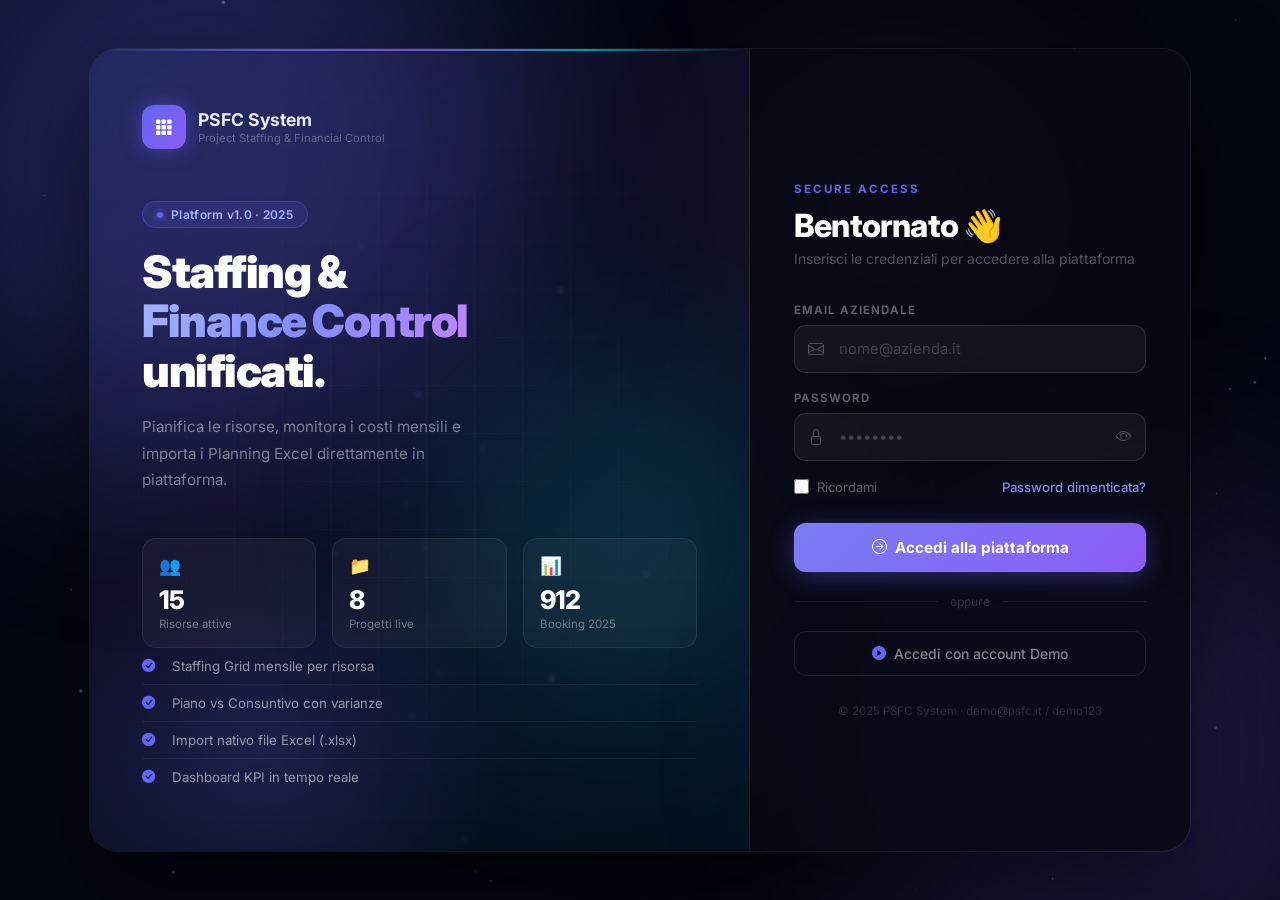
==== index.html @ 5d13f359 "Initial commit - push all project files" ====
<!DOCTYPE html>
<html lang="it">

<head>
    <meta charset="UTF-8">
    <meta name="viewport" content="width=device-width, initial-scale=1.0">
    <title>PSFC — Staffing Dashboard</title>
    <link href="https://fonts.googleapis.com/css2?family=Inter:wght@300;400;500;600;700;800;900&display=swap"
        rel="stylesheet">
    <link href="https://cdn.jsdelivr.net/npm/bootstrap-icons@1.11.3/font/bootstrap-icons.min.css" rel="stylesheet">
    <link href="assets/css/style.css" rel="stylesheet">
    <link href="https://cdn.jsdelivr.net/npm/bootstrap@5.3.0/dist/css/bootstrap.min.css" rel="stylesheet">
    <style>
        *,
        *::before,
        *::after {
            box-sizing: border-box;
        }

        :root {
            --bg: #07080f;
            --panel: rgba(14, 17, 32, 0.85);
            --glass: rgba(255, 255, 255, 0.04);
            --border: rgba(255, 255, 255, 0.07);
            --indigo: #6366f1;
            --violet: #8b5cf6;
            --text: rgba(255, 255, 255, 0.85);
            --muted: rgba(255, 255, 255, 0.35);
            --topnav-h: 60px;
        }

        body {
            font-family: 'Inter', sans-serif !important;
            background: var(--bg) !important;
            color: var(--text) !important;
            min-height: 100vh;
            overflow-x: hidden;
            padding-top: var(--topnav-h);
        }

        body::before {
            content: '';
            position: fixed;
            inset: 0;
            z-index: 0;
            pointer-events: none;
            background:
                radial-gradient(ellipse 700px 500px at 15% 0%, rgba(99, 102, 241, .12) 0%, transparent 70%),
                radial-gradient(ellipse 600px 600px at 90% 100%, rgba(139, 92, 246, .10) 0%, transparent 70%);
        }

        /* ============ TOPNAV ============ */
        .topnav {
            position: fixed;
            top: 0;
            left: 0;
            right: 0;
            height: var(--topnav-h);
            z-index: 1040;
            background: rgba(7, 8, 15, 0.95);
            border-bottom: 1px solid var(--border);
            backdrop-filter: blur(20px);
            -webkit-backdrop-filter: blur(20px);
            display: flex;
            align-items: center;
            padding: 0 24px;
            gap: 24px;
        }

        .topnav::after {
            content: '';
            position: absolute;
            bottom: 0;
            left: 0;
            right: 0;
            height: 1px;
            background: linear-gradient(90deg, transparent, rgba(99, 102, 241, 0.5) 30%, rgba(139, 92, 246, 0.5) 70%, transparent);
        }

        .tn-brand {
            display: flex;
            align-items: center;
            gap: 10px;
            flex-shrink: 0;
            text-decoration: none;
        }

        .tn-mark {
            width: 34px;
            height: 34px;
            border-radius: 9px;
            background: linear-gradient(135deg, #6366f1, #8b5cf6);
            display: flex;
            align-items: center;
            justify-content: center;
            color: white;
            font-size: 0.85rem;
            box-shadow: 0 0 14px rgba(99, 102, 241, .45);
            flex-shrink: 0;
        }

        .tn-name {
            font-size: 0.9rem;
            font-weight: 700;
            color: white;
        }

        .tn-ver {
            font-size: 0.6rem;
            color: var(--muted);
        }

        .tn-links {
            display: flex;
            align-items: center;
            gap: 2px;
            flex: 1;
        }

        .tn-link {
            display: flex;
            align-items: center;
            gap: 7px;
            padding: 7px 14px;
            border-radius: 8px;
            color: var(--muted);
            font-size: 0.83rem;
            font-weight: 500;
            text-decoration: none;
            transition: all .15s;
            white-space: nowrap;
        }

        .tn-link i {
            font-size: 0.9rem;
        }

        .tn-link:hover {
            background: var(--glass);
            color: var(--text);
        }

        .tn-link.active {
            background: rgba(99, 102, 241, .14);
            color: #a5b4fc;
            font-weight: 600;
        }

        .tn-right {
            display: flex;
            align-items: center;
            gap: 12px;
            margin-left: auto;
            flex-shrink: 0;
        }

        .tn-user {
            display: flex;
            align-items: center;
            gap: 10px;
            flex-shrink: 0;
            padding: 6px 10px;
            border-radius: 10px;
            background: var(--glass);
            border: 1px solid var(--border);
        }

        .tn-avatar {
            width: 30px;
            height: 30px;
            border-radius: 50%;
            background: linear-gradient(135deg, #6366f1, #8b5cf6);
            display: flex;
            align-items: center;
            justify-content: center;
            color: white;
            font-size: 0.7rem;
            font-weight: 700;
            flex-shrink: 0;
        }

        .tn-uname {
            font-size: 0.8rem;
            font-weight: 600;
            color: var(--text);
        }

        .tn-logout {
            background: none;
            border: none;
            color: var(--muted);
            cursor: pointer;
            padding: 2px 4px;
            border-radius: 6px;
            transition: color .15s;
            font-size: 1rem;
        }

        .tn-logout:hover {
            color: #f87171;
        }

        /* Year selector in nav */
        .year-select-nav {
            background: var(--glass);
            border: 1px solid var(--border);
            color: var(--text);
            border-radius: 8px;
            padding: 6px 10px;
            font-family: 'Inter', sans-serif;
            font-size: 0.82rem;
            font-weight: 600;
            outline: none;
            cursor: pointer;
        }

        .year-select-nav option {
            background: #0e1120;
        }

        /* ============ CONTENT AREA ============ */
        .content {
            padding: 28px 28px;
            position: relative;
            z-index: 1;
        }

        /* ============ KPI ROW ============ */
        .kpi-row {
            display: grid;
            grid-template-columns: repeat(4, 1fr);
            gap: 14px;
            margin-bottom: 22px;
        }

        .kpi {
            background: var(--panel);
            border: 1px solid var(--border);
            border-radius: 16px;
            padding: 18px 20px;
            position: relative;
            overflow: hidden;
            backdrop-filter: blur(20px);
            -webkit-backdrop-filter: blur(20px);
            display: flex;
            align-items: center;
            gap: 14px;
            transition: border-color .2s, transform .2s;
        }

        .kpi:hover {
            border-color: rgba(99, 102, 241, .3);
            transform: translateY(-2px);
        }

        .kpi-icon {
            width: 42px;
            height: 42px;
            border-radius: 11px;
            display: flex;
            align-items: center;
            justify-content: center;
            font-size: 1.1rem;
            flex-shrink: 0;
        }

        .kpi-val {
            font-size: 1.5rem;
            font-weight: 900;
            letter-spacing: -0.5px;
            color: white;
        }

        .kpi-label {
            font-size: 0.72rem;
            font-weight: 600;
            text-transform: uppercase;
            letter-spacing: 0.8px;
            color: var(--muted);
        }

        /* ============ TABS ============ */
        .dark-tabs {
            display: flex;
            gap: 2px;
            border-bottom: 1px solid var(--border);
            margin-bottom: 0;
        }

        .dark-tab {
            padding: 10px 20px;
            font-size: 0.83rem;
            font-weight: 500;
            color: var(--muted);
            cursor: pointer;
            border: none;
            background: none;
            font-family: 'Inter', sans-serif;
            border-bottom: 2px solid transparent;
            transition: all .15s;
            display: flex;
            align-items: center;
            gap: 7px;
            margin-bottom: -1px;
        }

        .dark-tab:hover {
            color: var(--text);
        }

        .dark-tab.active {
            color: #a5b4fc;
            border-bottom-color: #6366f1;
            font-weight: 600;
        }

        .tab-pane {
            display: none;
        }

        .tab-pane.show {
            display: block;
        }

        /* ============ GLASS CARD ============ */
        .glass-card {
            background: var(--panel);
            border: 1px solid var(--border);
            border-radius: 16px;
            position: relative;
            overflow: hidden;
            backdrop-filter: blur(20px);
            -webkit-backdrop-filter: blur(20px);
        }

        .glass-card.tab-top {
            border-radius: 0 16px 16px 16px;
        }

        .glass-card::before {
            content: '';
            position: absolute;
            top: 0;
            left: 0;
            right: 0;
            height: 1px;
            background: linear-gradient(90deg, transparent, rgba(255, 255, 255, 0.08), transparent);
        }

        .card-head {
            padding: 14px 18px;
            border-bottom: 1px solid var(--border);
            display: flex;
            align-items: center;
            justify-content: space-between;
        }

        .card-title {
            font-size: 0.87rem;
            font-weight: 700;
            color: white;
        }

        /* ============ TABLE DARK ============ */
        .dark-table-wrap {
            overflow-x: auto;
        }

        .dark-table {
            width: 100%;
            border-collapse: collapse;
            font-size: 0.82rem;
        }

        .dark-table th {
            padding: 10px 12px;
            text-align: left;
            font-size: 0.68rem;
            font-weight: 700;
            color: var(--muted);
            text-transform: uppercase;
            letter-spacing: 0.8px;
            border-bottom: 1px solid var(--border);
            background: rgba(255, 255, 255, 0.02);
            white-space: nowrap;
        }

        .dark-table th.text-center,
        .dark-table td.text-center {
            text-align: center;
        }

        .dark-table th.text-end,
        .dark-table td.text-end {
            text-align: right;
        }

        .dark-table td {
            padding: 10px 12px;
            border-bottom: 1px solid rgba(255, 255, 255, 0.04);
            color: var(--text);
            vertical-align: middle;
        }

        .dark-table tr:hover td {
            background: rgba(255, 255, 255, 0.02);
        }

        .dark-table tr:last-child td {
            border-bottom: none;
        }

        /* ============ FILTER BAR ============ */
        .filter-bar {
            padding: 12px 14px;
            border-bottom: 1px solid var(--border);
            display: flex;
            gap: 10px;
            flex-wrap: wrap;
            align-items: center;
        }

        .dark-input,
        .dark-select-sm {
            background: var(--glass);
            border: 1px solid var(--border);
            color: var(--text);
            border-radius: 8px;
            padding: 7px 11px;
            font-family: 'Inter', sans-serif;
            font-size: 0.8rem;
            outline: none;
            transition: border-color .15s;
        }

        .dark-input::placeholder {
            color: var(--muted);
        }

        .dark-select-sm {
            -webkit-appearance: none;
            appearance: none;
            background-image: url("data:image/svg+xml,%3Csvg xmlns='http://www.w3.org/2000/svg' width='12' height='12' viewBox='0 0 12 12'%3E%3Cpath fill='rgba(255,255,255,0.35)' d='M6 8L1 3h10z'/%3E%3C/svg%3E");
            background-repeat: no-repeat;
            background-position: right 8px center;
            padding-right: 26px;
            cursor: pointer;
        }

        .dark-select-sm option {
            background: #0e1120;
            color: var(--text);
        }

        .dark-input:focus,
        .dark-select-sm:focus {
            border-color: rgba(99, 102, 241, .5);
        }

        .btn-sm-dark {
            background: var(--glass);
            border: 1px solid var(--border);
            color: var(--muted);
            border-radius: 8px;
            padding: 7px 12px;
            font-size: 0.8rem;
            font-weight: 500;
            cursor: pointer;
            font-family: 'Inter', sans-serif;
            transition: all .15s;
            display: flex;
            align-items: center;
            gap: 6px;
        }

        .btn-sm-dark:hover {
            color: var(--text);
            border-color: rgba(99, 102, 241, .3);
        }

        .btn-primary-dark {
            background: var(--indigo);
            color: white;
            border: none;
            border-radius: 8px;
            padding: 7px 14px;
            font-size: 0.8rem;
            font-weight: 600;
            cursor: pointer;
            font-family: 'Inter', sans-serif;
            transition: all .15s;
            display: flex;
            align-items: center;
            gap: 6px;
            box-shadow: 0 0 12px rgba(99, 102, 241, .3);
        }

        .btn-primary-dark:hover {
            background: #5254cc;
        }

        /* ============ RESOURCE CARDS ============ */
        .resource-cards {
            display: grid;
            grid-template-columns: repeat(auto-fill, minmax(220px, 1fr));
            gap: 14px;
            padding: 18px;
        }

        .res-card {
            background: rgba(255, 255, 255, 0.03);
            border: 1px solid var(--border);
            border-radius: 12px;
            padding: 16px;
            transition: all .15s;
        }

        .res-card:hover {
            border-color: rgba(99, 102, 241, .3);
            transform: translateY(-2px);
        }

        .res-avatar {
            width: 40px;
            height: 40px;
            border-radius: 50%;
            background: linear-gradient(135deg, #6366f1, #8b5cf6);
            display: flex;
            align-items: center;
            justify-content: center;
            color: white;
            font-size: 0.8rem;
            font-weight: 700;
            margin-bottom: 10px;
        }

        .res-name {
            font-size: 0.85rem;
            font-weight: 700;
            color: white;
            margin-bottom: 4px;
        }

        .res-skill {
            font-size: 0.72rem;
            color: var(--muted);
        }

        .res-badge {
            display: inline-block;
            margin-top: 8px;
            font-size: 0.68rem;
            font-weight: 700;
            padding: 2px 8px;
            border-radius: 20px;
            background: rgba(99, 102, 241, .15);
            color: #a5b4fc;
        }

        /* ============ BADGE ============ */
        .badge {
            font-size: 0.7rem;
            font-weight: 700;
            padding: 3px 9px;
            border-radius: 20px;
            display: inline-block;
        }

        .badge-indigo {
            background: rgba(99, 102, 241, .18);
            color: #a5b4fc;
        }

        .badge-green {
            background: rgba(16, 185, 129, .18);
            color: #6ee7b7;
        }

        .badge-amber {
            background: rgba(245, 158, 11, .18);
            color: #fcd34d;
        }

        /* ============ SCROLLBAR ============ */
        ::-webkit-scrollbar {
            width: 4px;
            height: 4px;
        }

        ::-webkit-scrollbar-thumb {
            background: rgba(255, 255, 255, 0.12);
            border-radius: 4px;
        }

        ::-webkit-scrollbar-track {
            background: transparent;
        }

        /* ============ MODAL ============ */
        .modal-content {
            background: #0e1120;
            border: 1px solid var(--border);
            color: var(--text);
        }

        .modal-header {
            border-bottom: 1px solid var(--border);
        }

        .modal-footer {
            border-top: 1px solid var(--border);
        }

        .modal-title {
            color: white;
            font-weight: 700;
        }

        .btn-close {
            filter: invert(1) opacity(0.4);
        }

        .form-control,
        .form-control:focus {
            background: var(--glass) !important;
            border: 1px solid var(--border) !important;
            color: var(--text) !important;
            font-family: 'Inter', sans-serif;
        }

        .form-text {
            color: var(--muted) !important;
        }

        .btn-secondary {
            background: var(--glass) !important;
            border: 1px solid var(--border) !important;
            color: var(--text) !important;
        }

        .btn-success {
            background: #10b981 !important;
            border-color: #10b981 !important;
        }

        .table-sm.table-bordered td,
        .table-sm.table-bordered th {
            border-color: var(--border) !important;
            color: var(--text) !important;
            background: transparent !important;
        }

        .table-light {
            background: rgba(255, 255, 255, 0.04) !important;
            color: var(--muted) !important;
        }

        /* count label */
        .count-label {
            padding: 10px 14px;
            font-size: 0.75rem;
            color: var(--muted);
            border-top: 1px solid var(--border);
        }

        /* ============ DAY-VIEW ============ */
        .dv-datebar {
            display: flex;
            align-items: center;
            gap: 10px;
            padding: 14px 18px;
            border-bottom: 1px solid var(--border);
        }

        .dv-nav-btn {
            background: var(--glass);
            border: 1px solid var(--border);
            color: var(--text);
            border-radius: 8px;
            width: 32px;
            height: 32px;
            display: flex;
            align-items: center;
            justify-content: center;
            cursor: pointer;
            font-size: 0.85rem;
            transition: all .15s;
            flex-shrink: 0;
        }

        .dv-nav-btn:hover {
            border-color: rgba(99, 102, 241, .4);
            color: #a5b4fc;
        }

        .dv-date-input {
            background: var(--glass);
            border: 1px solid var(--border);
            color: var(--text);
            border-radius: 8px;
            padding: 6px 12px;
            font-family: 'Inter', sans-serif;
            font-size: 0.85rem;
            font-weight: 600;
            outline: none;
            cursor: pointer;
            color-scheme: dark;
        }

        .dv-date-input:focus {
            border-color: rgba(99, 102, 241, .5);
        }

        .dv-weekday-label {
            font-size: 0.8rem;
            font-weight: 600;
            color: #a5b4fc;
            background: rgba(99, 102, 241, .12);
            padding: 4px 10px;
            border-radius: 20px;
        }

        .dv-holiday-badge {
            font-size: 0.75rem;
            font-weight: 600;
            color: #fda4af;
            background: rgba(244, 63, 94, .12);
            padding: 4px 10px;
            border-radius: 20px;
        }

        .dv-body {
            padding: 0;
        }

        .dv-no-work {
            display: flex;
            flex-direction: column;
            align-items: center;
            justify-content: center;
            padding: 64px 24px;
            gap: 12px;
            color: var(--muted);
        }

        .dv-no-work i {
            font-size: 2.5rem;
            opacity: 0.4;
        }

        .dv-no-work span {
            font-size: 0.9rem;
        }

        .dv-row {
            display: grid;
            grid-template-columns: 200px 1fr;
            align-items: center;
            gap: 14px;
            padding: 12px 18px;
            border-bottom: 1px solid rgba(255, 255, 255, 0.04);
            transition: background .15s;
        }

        .dv-row:hover {
            background: rgba(255, 255, 255, .02);
        }

        .dv-row:last-child {
            border-bottom: none;
        }

        .dv-res-name {
            display: flex;
            align-items: center;
            gap: 9px;
        }

        .dv-avatar {
            width: 30px;
            height: 30px;
            border-radius: 50%;
            background: linear-gradient(135deg, #6366f1, #8b5cf6);
            display: flex;
            align-items: center;
            justify-content: center;
            color: white;
            font-size: 0.65rem;
            font-weight: 700;
            flex-shrink: 0;
        }

        .dv-name-text {
            font-size: 0.8rem;
            font-weight: 600;
            color: rgba(255, 255, 255, 0.85);
            white-space: nowrap;
            overflow: hidden;
            text-overflow: ellipsis;
        }

        .dv-skill-text {
            font-size: 0.68rem;
            color: var(--muted);
        }

        .dv-right {
            display: flex;
            flex-direction: column;
            gap: 6px;
        }

        .dv-bar {
            display: flex;
            height: 22px;
            border-radius: 6px;
            overflow: hidden;
            background: rgba(255, 255, 255, .05);
            width: 100%;
        }

        .dv-segment {
            height: 100%;
            display: flex;
            align-items: center;
            justify-content: center;
            font-size: 0.62rem;
            font-weight: 700;
            color: rgba(255, 255, 255, 0.85);
            overflow: hidden;
            white-space: nowrap;
            transition: filter .15s;
            cursor: default;
        }

        .dv-segment:hover {
            filter: brightness(1.15);
        }

        .dv-legend {
            display: flex;
            flex-wrap: wrap;
            gap: 6px;
        }

        .dv-legend-item {
            display: flex;
            align-items: center;
            gap: 4px;
            font-size: 0.68rem;
            color: var(--muted);
        }

        .dv-legend-dot {
            width: 8px;
            height: 8px;
            border-radius: 2px;
            flex-shrink: 0;
        }

        .dv-header-row {
            display: grid;
            grid-template-columns: 200px 1fr;
            gap: 14px;
            padding: 8px 18px;
            border-bottom: 1px solid var(--border);
            background: rgba(255, 255, 255, .02);
        }

        .dv-header-row span {
            font-size: 0.67rem;
            font-weight: 700;
            text-transform: uppercase;
            letter-spacing: 0.7px;
            color: var(--muted);
        }

        .dv-summary-bar {
            display: flex;
            align-items: center;
            gap: 10px;
            padding: 10px 18px;
            border-top: 1px solid var(--border);
            background: rgba(255, 255, 255, .02);
            font-size: 0.75rem;
            color: var(--muted);
        }

        /* ============ PIANO GIORNALIERO (daily grid) ============ */
        .dg-wrap {
            overflow-x: auto;
            overflow-y: auto;
            max-height: 65vh;
        }

        .dg-table {
            border-collapse: collapse;
            font-size: 0.75rem;
            min-width: 100%;
            white-space: nowrap;
        }

        /* Sticky header row */
        .dg-th {
            padding: 7px 4px;
            text-align: center;
            font-size: 0.65rem;
            font-weight: 700;
            color: var(--muted);
            text-transform: uppercase;
            border-bottom: 1px solid var(--border);
            background: rgba(7, 8, 15, 0.98);
            position: sticky;
            top: 0;
            z-index: 3;
        }

        /* Sticky first column */
        .dg-sticky-col {
            position: sticky;
            left: 0;
            z-index: 2;
            background: #0b0d1a;
            border-right: 1px solid var(--border);
            min-width: 210px;
            max-width: 210px;
        }

        /* Top-left corner: highest z */
        .dg-th.dg-sticky-col {
            z-index: 4;
        }

        .dg-day-header {
            min-width: 44px;
            cursor: default;
        }

        .dg-dn {
            font-size: 0.75rem;
            font-weight: 700;
            color: rgba(255, 255, 255, .7);
            line-height: 1.2;
        }

        .dg-dw {
            font-size: 0.58rem;
            font-weight: 500;
            color: var(--muted);
        }

        /* Cells */
        .dg-cell {
            padding: 5px 3px;
            text-align: center;
            border-bottom: 1px solid rgba(255, 255, 255, 0.03);
            min-width: 44px;
            vertical-align: middle;
        }

        /* Resource header row */
        .dg-res-header>td {
            background: rgba(99, 102, 241, .06);
        }

        .dg-res-header:hover>td {
            background: rgba(99, 102, 241, .1);
        }

        .dg-res-name-cell {
            padding: 7px 12px;
            cursor: pointer;
        }

        .dg-proj-name-cell,
        .dg-bench-name-cell {
            padding: 5px 12px;
        }

        .dg-bench-row>td {
            background: rgba(255, 255, 255, 0.012);
        }

        /* Weekend / holiday columns */
        .dg-weekend {
            background: rgba(0, 0, 0, 0.22) !important;
            opacity: 0.45;
            pointer-events: none;
        }

        /* Today column highlight */
        .dg-today-col {
            background: rgba(99, 102, 241, .07) !important;
            border-left: 2px solid rgba(99, 102, 241, .45) !important;
        }

        .dg-th.dg-today-col .dg-dn {
            color: #a5b4fc;
        }

        /* Editable cells */
        .dg-editable {
            cursor: pointer;
        }

        .dg-editable:hover {
            background: rgba(99, 102, 241, .14);
        }

        /* Value styles — aligned to staffing grid days-* classes */
        /* Future cells (planned): dim the days-* values slightly */
        .dg-future .days-high,
        .dg-future .days-medium,
        .dg-future .days-low {
            opacity: 0.5;
            font-weight: 500;
        }

        /* Today column: keep full-brightness values */
        .dg-today-col .days-high,
        .dg-today-col .days-medium,
        .dg-today-col .days-low {
            opacity: 1 !important;
        }

        /* Resource total cell value */
        .dg-total-val {
            font-size: .75rem;
            font-weight: 700;
            color: rgba(255, 255, 255, .55);
        }

        .dg-weekend-mark {
            color: rgba(255, 255, 255, .09);
            font-size: .7rem;
        }

        /* Row styles — inherit from staffing grid classes in style.css */
        /* res-group-header, proj-sub-row, absence-sub-row already defined there */
        /* Override sticky-col backgrounds to match row tint */
        .dg-res-header>.dg-sticky-col {
            background: rgba(99, 102, 241, .08);
        }

        .dg-proj-row>.dg-sticky-col {
            background: rgba(0, 0, 0, .06);
        }

        .dg-bench-row>.dg-sticky-col {
            background: rgba(255, 255, 255, .012);
        }

        /* Inline editor input */
        .dg-cell-input {
            width: 38px;
            background: rgba(99, 102, 241, .22);
            border: 1px solid #6366f1;
            border-radius: 4px;
            color: white;
            font-family: 'Inter', sans-serif;
            font-size: 0.72rem;
            font-weight: 600;
            text-align: center;
            padding: 2px 3px;
            outline: none;
        }

        /* Month navigator */
        .dg-month-nav {
            display: flex;
            align-items: center;
            gap: 12px;
            padding: 12px 18px;
            border-bottom: 1px solid var(--border);
            flex-wrap: wrap;
        }

        .dg-month-label {
            font-size: 0.9rem;
            font-weight: 700;
            color: white;
            min-width: 140px;
            text-align: center;
        }

        .dg-legend-chips {
            display: flex;
            gap: 10px;
            margin-left: auto;
            flex-wrap: wrap;
            align-items: center;
        }

        .dg-chip {
            display: flex;
            align-items: center;
            gap: 5px;
            font-size: 0.68rem;
            color: var(--muted);
        }

        .dg-chip-dot {
            width: 8px;
            height: 8px;
            border-radius: 2px;
        }
    </style>
</head>

<body>

    <!-- ======= TOPNAV ======= -->
    <header class="topnav">
        <a class="tn-brand" href="home.html">
            <div class="tn-mark"><i class="bi bi-grid-3x3-gap-fill"></i></div>
            <div>
                <div class="tn-name">PSFC</div>
                <div class="tn-ver">Project Staffing & Financial Control</div>
            </div>
        </a>
        <nav class="tn-links">
            <a class="tn-link" href="home.html"><i class="bi bi-house-fill"></i> Dashboard</a>
            <a class="tn-link active" href="index.html"><i class="bi bi-people-fill"></i> Staffing Grid</a>
            <a class="tn-link" href="control.html"><i class="bi bi-graph-up-arrow"></i> Project Control</a>
            <a class="tn-link" href="importer.html"><i class="bi bi-cloud-upload-fill"></i> Import Excel</a>
        </nav>
        <div class="tn-right">
            <select class="year-select-nav" id="filter-year">
                <option value="2025" selected>2025</option>
                <option value="2026">2026</option>
            </select>
            <button class="btn-primary-dark" id="btn-export"><i class="bi bi-download"></i> Export</button>
            <div class="tn-user">
                <div class="tn-avatar" id="sb-av">DU</div>
                <div>
                    <div class="tn-uname" id="sb-name">Demo User</div>
                </div>
                <button class="tn-logout" title="Logout" onclick="logout()"><i
                        class="bi bi-box-arrow-right"></i></button>
            </div>
        </div>
    </header>

    <div class="content">

        <!-- KPI Row -->
        <div class="kpi-row">
            <div class="kpi">
                <div class="kpi-icon" style="background:rgba(99,102,241,.18);color:#a5b4fc"><i
                        class="bi bi-people-fill"></i></div>
                <div>
                    <div class="kpi-val" id="stat-resources">—</div>
                    <div class="kpi-label">Risorse Totali</div>
                </div>
            </div>
            <div class="kpi">
                <div class="kpi-icon" style="background:rgba(16,185,129,.18);color:#6ee7b7"><i
                        class="bi bi-folder2-open"></i></div>
                <div>
                    <div class="kpi-val" id="stat-projects">—</div>
                    <div class="kpi-label">Progetti Attivi</div>
                </div>
            </div>
            <div class="kpi">
                <div class="kpi-icon" style="background:rgba(245,158,11,.18);color:#fcd34d"><i
                        class="bi bi-calendar3"></i></div>
                <div>
                    <div class="kpi-val" id="stat-allocated">—</div>
                    <div class="kpi-label">Ore Pianificate (Anno)</div>
                </div>
            </div>
            <div class="kpi">
                <div class="kpi-icon" style="background:rgba(6,182,212,.18);color:#67e8f9"><i
                        class="bi bi-shield-check"></i></div>
                <div>
                    <div class="kpi-val">
                        <span class="badge badge-green" id="stat-status">OK</span>
                    </div>
                    <div class="kpi-label">Stato Sistema</div>
                </div>
            </div>
        </div>

        <!-- Tabs -->
        <div class="dark-tabs">
            <button class="dark-tab active" data-tab="tab-staffing"><i class="bi bi-grid-3x3"></i> Staffing
                Grid</button>
            <button class="dark-tab" data-tab="tab-db"><i class="bi bi-database"></i> DB Progetti</button>
            <button class="dark-tab" data-tab="tab-risorse"><i class="bi bi-person-badge"></i> Risorse</button>
            <button class="dark-tab" data-tab="tab-dayview"><i class="bi bi-calendar-day"></i> Vista
                Giornaliera</button>
        </div>

        <!-- Tab: Staffing Grid -->
        <div class="tab-pane show" id="tab-staffing">
            <div class="glass-card tab-top">
                <div class="card-head">
                    <div class="card-title" id="staffing-card-title">Allocazione Mensile per Risorsa — Piano (giorni)
                    </div>
                    <div style="display:flex;align-items:center;gap:10px;">
                        <!-- Mensile / Giornaliero toggle -->
                        <div style="display:flex;border:1px solid rgba(255,255,255,0.1);border-radius:8px;overflow:hidden;"
                            id="staffing-period-toggle">
                            <button class="view-mode-btn active" id="btn-period-monthly"
                                style="padding:4px 14px;font-size:0.75rem;font-weight:600;border:none;cursor:pointer;background:rgba(99,102,241,0.25);color:#a5b4fc;transition:.15s;">
                                <i class="bi bi-calendar3"></i> Mensile
                            </button>
                            <button class="view-mode-btn" id="btn-period-daily"
                                style="padding:4px 14px;font-size:0.75rem;font-weight:600;border:none;border-left:1px solid rgba(255,255,255,0.08);cursor:pointer;background:transparent;color:rgba(255,255,255,0.4);transition:.15s;">
                                <i class="bi bi-table"></i> Giornaliero
                            </button>
                        </div>
                        <button class="btn-sm-dark" id="btn-export-samantha" style="">
                            <i class="bi bi-file-earmark-arrow-down"></i> Export Data
                        </button>
                    </div>
                </div>

                <!-- Monthly view controls (hidden when daily is active) -->
                <div id="staffing-monthly-controls">
                    <div style="display:flex;align-items:center;gap:8px;margin:0 0 10px 0;">
                        <span style="font-size:0.75rem;color:rgba(255,255,255,0.4);font-weight:500;">Visualizza:</span>
                        <div style="display:flex;border:1px solid rgba(255,255,255,0.1);border-radius:8px;overflow:hidden;"
                            id="staffing-view-toggle">
                            <button class="view-mode-btn active" data-mode="days"
                                style="padding:4px 12px;font-size:0.75rem;font-weight:600;border:none;cursor:pointer;background:rgba(99,102,241,0.25);color:#a5b4fc;transition:.15s;">
                                Giorni
                            </button>
                            <button class="view-mode-btn" data-mode="hours_month"
                                style="padding:4px 12px;font-size:0.75rem;font-weight:600;border:none;border-left:1px solid rgba(255,255,255,0.08);cursor:pointer;background:transparent;color:rgba(255,255,255,0.4);transition:.15s;">
                                Ore/mese
                            </button>
                            <button class="view-mode-btn" data-mode="hours_day"
                                style="padding:4px 12px;font-size:0.75rem;font-weight:600;border:none;border-left:1px solid rgba(255,255,255,0.08);cursor:pointer;background:transparent;color:rgba(255,255,255,0.4);transition:.15s;">
                                h/giorno
                            </button>
                        </div>
                        <span style="font-size:0.7rem;color:rgba(255,255,255,0.25);margin-left:4px;"
                            id="staffing-view-hint">1 giorno = 8h</span>
                    </div>
                    <div class="dark-table-wrap">
                        <table class="dark-table" id="staffing-table">
                            <thead>
                                <tr>
                                    <th style="min-width:180px;">Risorsa / Skills</th>
                                    <th class="text-center">Gen</th>
                                    <th class="text-center">Feb</th>
                                    <th class="text-center">Mar</th>
                                    <th class="text-center">Apr</th>
                                    <th class="text-center">Mag</th>
                                    <th class="text-center">Giu</th>
                                    <th class="text-center">Lug</th>
                                    <th class="text-center">Ago</th>
                                    <th class="text-center">Set</th>
                                    <th class="text-center">Ott</th>
                                    <th class="text-center">Nov</th>
                                    <th class="text-center">Dic</th>
                                    <th class="text-center">Tot</th>
                                </tr>
                            </thead>
                            <tbody id="staffing-body"></tbody>
                        </table>
                    </div>
                </div>

                <!-- Daily grid (hidden until Giornaliero is selected) -->
                <div id="staffing-daily-wrap" style="display:none;">
                    <div class="dg-month-nav"
                        style="padding:8px 0 12px 0;border-top:1px solid var(--border);margin-top:8px;">
                        <button class="dv-nav-btn" id="dg-prev" title="Mese precedente"><i
                                class="bi bi-chevron-left"></i></button>
                        <span class="dg-month-label" id="dg-month-label">Febbraio 2026</span>
                        <button class="dv-nav-btn" id="dg-next" title="Mese successivo"><i
                                class="bi bi-chevron-right"></i></button>
                        <div class="dg-legend-chips">
                            <span class="dg-chip"><span class="dg-chip-dot"
                                    style="background:rgba(255,255,255,.7);"></span>Passato</span>
                            <span class="dg-chip"><span class="dg-chip-dot"
                                    style="background:rgba(255,255,255,.35);"></span>Pianificato</span>
                            <span class="dg-chip"><span class="dg-chip-dot"
                                    style="background:rgba(99,102,241,.6);"></span>Oggi</span>
                            <span class="dg-chip"><span class="dg-chip-dot"
                                    style="background:rgba(255,255,255,.08);"></span>Weekend</span>
                            <span style="font-size:0.68rem;color:var(--muted);margin-left:4px;"><i
                                    class="bi bi-pencil-square" style="margin-right:3px;"></i>Click per
                                modificare</span>
                        </div>
                    </div>
                    <div class="dg-wrap" id="daily-grid-wrap"></div>
                </div>
            </div>
        </div>

        <!-- Tab: DB Progetti -->
        <div class="tab-pane" id="tab-db">
            <div class="glass-card tab-top">
                <div class="filter-bar">
                    <input type="text" class="dark-input" id="db-search"
                        placeholder="🔍  Cerca progetto, cliente, WBS..." style="min-width:220px;">
                    <select class="dark-select-sm" id="filter-market">
                        <option value="">Market Segment</option>
                    </select>
                    <select class="dark-select-sm" id="filter-billability">
                        <option value="">Billability</option>
                    </select>
                    <select class="dark-select-sm" id="filter-pm">
                        <option value="">Project Manager</option>
                    </select>
                    <select class="dark-select-sm" id="filter-type">
                        <option value="">Tipo</option>
                        <option value="EXTERNAL">External</option>
                        <option value="INTERNAL">Internal</option>
                    </select>
                    <button class="btn-sm-dark" id="btn-clear-filters"><i class="bi bi-x-lg"></i> Reset</button>
                </div>
                <div class="dark-table-wrap">
                    <table class="dark-table">
                        <thead>
                            <tr>
                                <th>WBS / Codice</th>
                                <th>Nome Progetto</th>
                                <th>Cliente</th>
                                <th>Project Manager</th>
                                <th>Market Segment</th>
                                <th>Billability</th>
                                <th>Tipo</th>
                                <th class="text-end">Budget (€)</th>
                                <th>Date</th>
                            </tr>
                        </thead>
                        <tbody id="db-projects-body"></tbody>
                    </table>
                </div>
                <div class="count-label" id="db-count-label"></div>
            </div>
        </div>

        <!-- Tab: Risorse -->
        <div class="tab-pane" id="tab-risorse">
            <div class="glass-card tab-top">
                <div class="card-head">
                    <div class="card-title">Anagrafica Risorse — Tariffe ADRC</div>
                    <div style="display:flex;gap:8px;">
                        <input type="text" class="dark-input" id="risorse-search" placeholder="🔍  Cerca..."
                            style="width:180px;">
                        <select class="dark-select-sm" id="filter-skill" style="width:160px;">
                            <option value="">Skills Area</option>
                        </select>
                        <select class="dark-select-sm" id="filter-level" style="width:120px;">
                            <option value="">Rate Level</option>
                            <option value="L1">L1</option>
                            <option value="L2">L2</option>
                            <option value="L3">L3</option>
                            <option value="L4">L4</option>
                        </select>
                    </div>
                </div>
                <div class="resource-cards" id="risorse-cards-container"></div>
            </div>
        </div>

        <!-- Tab: Vista Giornaliera -->
        <div class="tab-pane" id="tab-dayview">
            <div class="glass-card tab-top">
                <!-- Date picker bar -->
                <div class="dv-datebar">
                    <button class="dv-nav-btn" id="dv-prev"><i class="bi bi-chevron-left"></i></button>
                    <input type="date" class="dv-date-input" id="dv-date">
                    <button class="dv-nav-btn" id="dv-next"><i class="bi bi-chevron-right"></i></button>
                    <span class="dv-weekday-label" id="dv-weekday-label"></span>
                    <span class="dv-holiday-badge" id="dv-holiday-badge" style="display:none;"></span>
                    <span style="margin-left:auto;font-size:0.75rem;color:var(--muted);">Ore basate su proporzione
                        mensile &bull; 1 giorno = 8h</span>
                </div>
                <!-- Resource rows -->
                <div class="dv-header-row">
                    <span>Risorsa</span>
                    <span>Allocazione (8h disponibili)</span>
                </div>
                <div class="dv-body" id="dayview-body"></div>
                <div class="dv-summary-bar" id="dv-summary-bar"></div>
            </div>
        </div>

        <!-- Tab: Piano Giornaliero -->

    </div>

    <!-- Import Modal (TSV legacy) -->
    <div class="modal fade" id="importModal" tabindex="-1">
        <div class="modal-dialog modal-lg">
            <div class="modal-content">
                <div class="modal-header">
                    <h5 class="modal-title">Import Dati (Incolla da Excel)</h5>
                    <button type="button" class="btn-close" data-bs-dismiss="modal"></button>
                </div>
                <div class="modal-body">
                    <div id="import-step-1">
                        <div class="mb-3">
                            <label class="form-label" style="color:var(--muted);">Incolla dati da Excel (Resource,
                                Project, Gen...Dic)</label>
                            <textarea class="form-control font-monospace" id="paste-input" rows="10"
                                placeholder="Incolla le celle direttamente da Excel..."></textarea>
                            <div class="form-text">Le intestazioni devono contenere "Resource"/"Name" e "Project"/"WBS".
                            </div>
                        </div>
                        <div class="text-end">
                            <button type="button" class="btn btn-primary" id="btn-parse-data">Analizza &rarr;</button>
                        </div>
                    </div>
                    <div id="import-step-2" class="d-none">
                        <div class="alert alert-info py-2 small">
                            Parsate <strong id="lbl-row-count">0</strong> righe. Risolvi eventuali warning.
                        </div>
                        <div class="table-responsive" style="max-height:400px; overflow-y:auto">
                            <table class="table table-sm table-bordered mb-0">
                                <thead class="table-light sticky-top">
                                    <tr>
                                        <th>Nome Originale</th>
                                        <th>Risorsa Mappata</th>
                                        <th>Progetto</th>
                                        <th>Giorni</th>
                                    </tr>
                                </thead>
                                <tbody id="review-body"></tbody>
                            </table>
                        </div>
                        <div class="mt-3 text-end">
                            <button type="button" class="btn btn-secondary me-2" id="btn-back-step1">&larr;
                                Indietro</button>
                            <button type="button" class="btn btn-success" id="btn-confirm-import">Conferma
                                Import</button>
                        </div>
                    </div>
                </div>
            </div>
        </div>
    </div>

    <script src="https://cdn.jsdelivr.net/npm/bootstrap@5.3.0/dist/js/bootstrap.bundle.min.js"></script>
    <script src="assets/js/data.js"></script>
    <script src="assets/js/export.js"></script>
    <script src="assets/js/importer.js"></script>
    <script src="assets/js/app.js"></script>
    <script>
        /* ========== AUTH ========== */
        const user = JSON.parse(sessionStorage.getItem('psfc_user') || 'null');
        if (!user) location.href = 'login.html';
        else {
            const name = user.name || user.email;
            document.getElementById('sb-av').textContent = name.slice(0, 2).toUpperCase();
            document.getElementById('sb-name').textContent = name;
        }
        function logout() { sessionStorage.removeItem('psfc_user'); location.href = 'login.html'; }

        /* ========== TABS ========== */
        document.querySelectorAll('.dark-tab').forEach(btn => {
            btn.addEventListener('click', () => {
                document.querySelectorAll('.dark-tab').forEach(b => b.classList.remove('active'));
                document.querySelectorAll('.tab-pane').forEach(p => p.classList.remove('show'));
                btn.classList.add('active');
                document.getElementById(btn.dataset.tab).classList.add('show');
            });
        });
    </script>
</body>

</html>
---- assets/css/style.css ----
/* ============================================================
   PSFC — Custom Styles (Dark Theme)
   Overrides e componenti condivisi tra le pagine
   ============================================================ */

/* ---- Billability badges — dark-friendly ---- */
.badge-bill-BILLABLE {
    background: rgba(16, 185, 129, .18);
    color: #6ee7b7;
    border-radius: 20px;
    padding: 2px 9px;
    font-size: 0.7rem;
    font-weight: 700;
    display: inline-block;
}

.badge-bill-NON-BILLABLE {
    background: rgba(255, 255, 255, .08);
    color: rgba(255, 255, 255, .45);
    border-radius: 20px;
    padding: 2px 9px;
    font-size: 0.7rem;
    font-weight: 700;
    display: inline-block;
}

.badge-bill-CAPEX {
    background: rgba(6, 182, 212, .18);
    color: #67e8f9;
    border-radius: 20px;
    padding: 2px 9px;
    font-size: 0.7rem;
    font-weight: 700;
    display: inline-block;
}

.badge-bill-OVERHEAD {
    background: rgba(245, 158, 11, .18);
    color: #fcd34d;
    border-radius: 20px;
    padding: 2px 9px;
    font-size: 0.7rem;
    font-weight: 700;
    display: inline-block;
}

.badge-bill-INVESTMENT {
    background: rgba(139, 92, 246, .18);
    color: #c4b5fd;
    border-radius: 20px;
    padding: 2px 9px;
    font-size: 0.7rem;
    font-weight: 700;
    display: inline-block;
}

/* ---- Skills Area chips — dark ---- */
.chip-skill {
    display: inline-block;
    background: rgba(139, 92, 246, .15);
    color: #c4b5fd;
    border-radius: 20px;
    padding: 2px 9px;
    font-size: 0.7rem;
    font-weight: 600;
}

/* ---- Staffing Grid: value colors ---- */
.days-high {
    color: #fda4af;
    font-weight: 700;
}

/* >20 */
.days-medium {
    color: #fcd34d;
    font-weight: 600;
}

/* >15 */
.days-low {
    color: #a5b4fc;
}

/* >0  */
.days-empty {
    color: rgba(255, 255, 255, .2);
}

/* 0   */

/* ---- Staffing Grid: grouped rows ---- */
.res-group-header {
    background: rgba(99, 102, 241, .07);
    border-top: 1px solid rgba(99, 102, 241, .18);
    cursor: pointer;
    -webkit-user-select: none;
    user-select: none;
    transition: background .15s;
}

.res-group-header:hover {
    background: rgba(99, 102, 241, .12);
}

.res-group-header td {
    border-bottom: 1px solid rgba(99, 102, 241, .15);
}

.proj-sub-row td {
    border-bottom: 1px solid rgba(255, 255, 255, .03);
    background: rgba(0, 0, 0, .1);
}

.proj-sub-row:hover td {
    background: rgba(99, 102, 241, .05);
}

.absence-sub-row td {
    border-bottom: none;
}

.absence-sub-row:last-of-type td {
    border-bottom: 1px solid rgba(255, 255, 255, .04);
}

/* ---- Resource cards (tab Risorse) ---- */
.risorsa-card {
    background: rgba(255, 255, 255, .03);
    border: 1px solid rgba(255, 255, 255, .07);
    border-radius: 14px;
    padding: 16px;
    transition: border-color .2s, transform .2s;
}

.risorsa-card:hover {
    border-color: rgba(99, 102, 241, .3);
    transform: translateY(-2px);
}

.risorsa-avatar {
    width: 42px;
    height: 42px;
    border-radius: 50%;
    background: linear-gradient(135deg, #6366f1, #8b5cf6);
    display: flex;
    align-items: center;
    justify-content: center;
    color: white;
    font-weight: 700;
    font-size: 0.85rem;
    flex-shrink: 0;
}

.adrc-bar {
    height: 4px;
    border-radius: 4px;
    background: rgba(255, 255, 255, .08);
    overflow: hidden;
    margin-top: 4px;
}

.adrc-bar-fill {
    height: 100%;
    border-radius: 4px;
}

/* ---- ADRC label row ---- */
.adrc-row {
    display: flex;
    justify-content: space-between;
    align-items: baseline;
    font-size: 0.75rem;
    margin-bottom: 2px;
    color: rgba(255, 255, 255, .4);
}

.adrc-row strong {
    color: rgba(255, 255, 255, .75);
    font-size: 0.8rem;
}

/* ---- Risorsa card footer ---- */
.res-card-footer {
    margin-top: 12px;
    padding-top: 10px;
    border-top: 1px solid rgba(255, 255, 255, .06);
    display: flex;
    justify-content: space-between;
    align-items: center;
    font-size: 0.75rem;
    color: rgba(255, 255, 255, .35);
}

.res-card-footer strong {
    color: #a5b4fc;
}

/* ---- Rate level badge ---- */
.badge-level {
    font-size: 0.68rem;
    font-weight: 700;
    padding: 2px 8px;
    border-radius: 20px;
    background: rgba(99, 102, 241, .15);
    color: #a5b4fc;
    flex-shrink: 0;
}
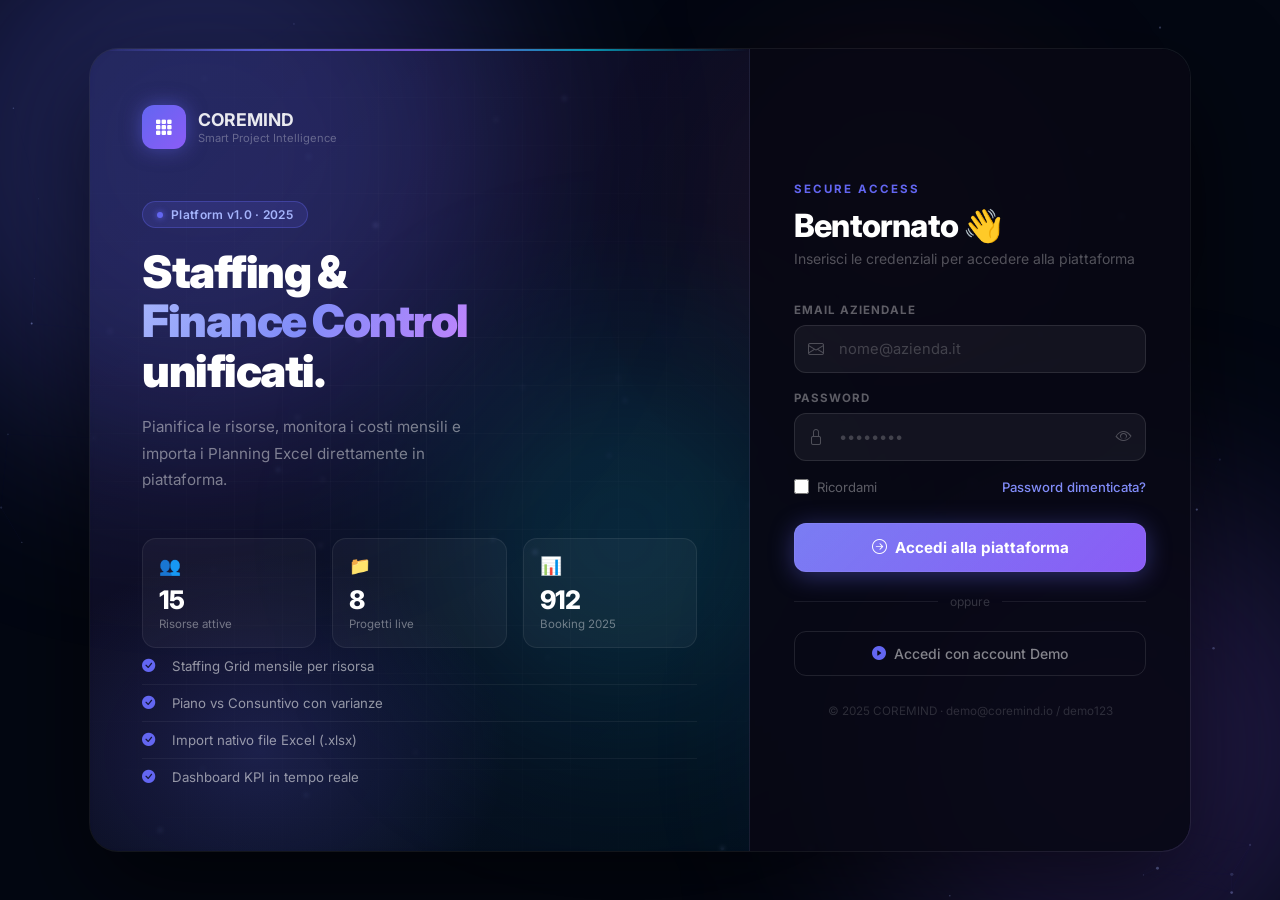
==== commit f5ef15bf: "Rename platform from PSFC to COREMIND" ====
--- a/index.html
+++ b/index.html
@@ -4,7 +4,7 @@
 <head>
     <meta charset="UTF-8">
     <meta name="viewport" content="width=device-width, initial-scale=1.0">
-    <title>PSFC — Staffing Dashboard</title>
+    <title>COREMIND — Staffing Dashboard</title>
     <link href="https://fonts.googleapis.com/css2?family=Inter:wght@300;400;500;600;700;800;900&display=swap"
         rel="stylesheet">
     <link href="https://cdn.jsdelivr.net/npm/bootstrap-icons@1.11.3/font/bootstrap-icons.min.css" rel="stylesheet">
@@ -1114,8 +1114,8 @@
         <a class="tn-brand" href="home.html">
             <div class="tn-mark"><i class="bi bi-grid-3x3-gap-fill"></i></div>
             <div>
-                <div class="tn-name">PSFC</div>
-                <div class="tn-ver">Project Staffing & Financial Control</div>
+                <div class="tn-name">COREMIND</div>
+                <div class="tn-ver">Smart Project Intelligence</div>
             </div>
         </a>
         <nav class="tn-links">
@@ -1444,14 +1444,14 @@
     <script src="assets/js/app.js"></script>
     <script>
         /* ========== AUTH ========== */
-        const user = JSON.parse(sessionStorage.getItem('psfc_user') || 'null');
+        const user = JSON.parse(sessionStorage.getItem('coremind_user') || 'null');
         if (!user) location.href = 'login.html';
         else {
             const name = user.name || user.email;
             document.getElementById('sb-av').textContent = name.slice(0, 2).toUpperCase();
             document.getElementById('sb-name').textContent = name;
         }
-        function logout() { sessionStorage.removeItem('psfc_user'); location.href = 'login.html'; }
+        function logout() { sessionStorage.removeItem('coremind_user'); location.href = 'login.html'; }
 
         /* ========== TABS ========== */
         document.querySelectorAll('.dark-tab').forEach(btn => {
